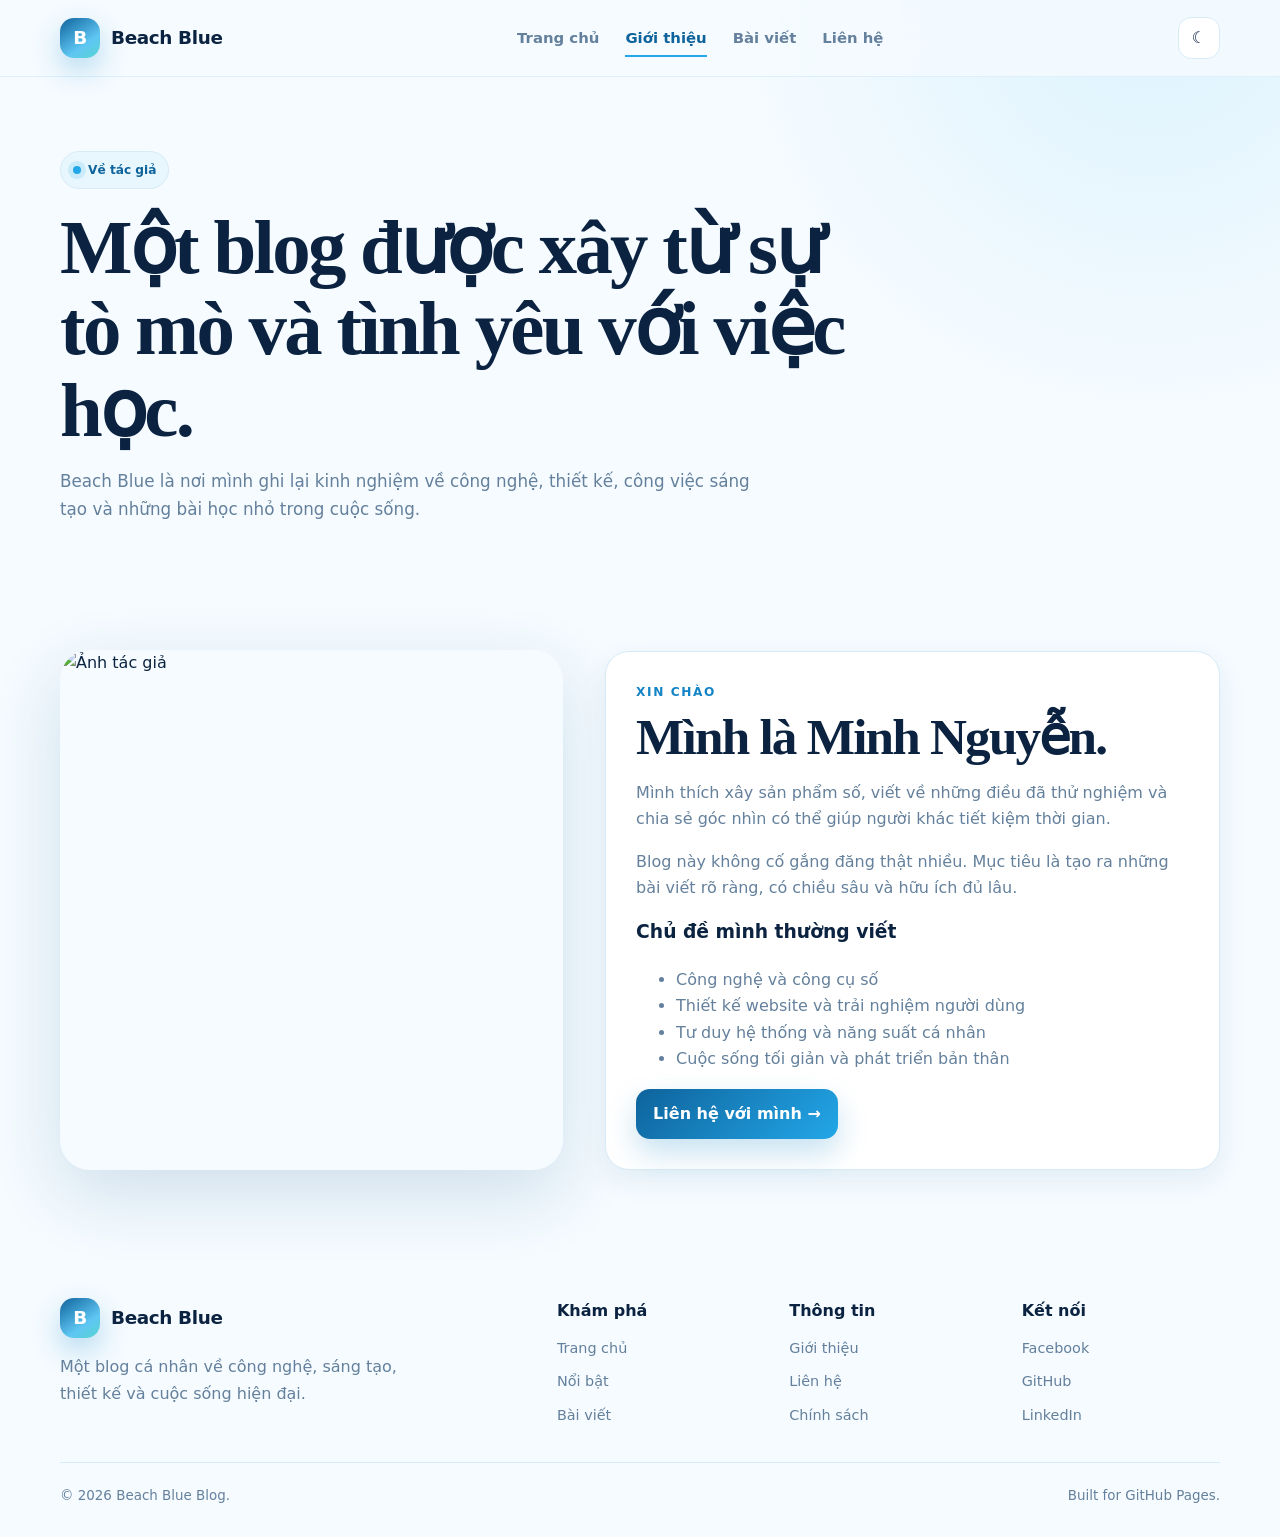
==== about.html @ 47ff4ac6 "Add files via upload" ====
<!DOCTYPE html>
<html lang="vi" data-theme="light">
<head>
  <meta charset="UTF-8">
  <meta name="viewport" content="width=device-width, initial-scale=1.0">
  <meta name="description" content="Giới thiệu tác giả Beach Blue Blog.">
  <title>Giới thiệu — Beach Blue Blog</title>
  <link rel="stylesheet" href="assets/css/style.css">
</head>
<body>

<header class="site-header">
  <div class="container">
    <nav class="navbar">
      <a class="brand" href="index.html"><span class="brand-mark">B</span><span>Beach Blue</span></a>
      <div class="nav-links">
        <a href="index.html">Trang chủ</a>
        <a class="active" href="about.html">Giới thiệu</a>
        <a href="index.html#articles">Bài viết</a>
        <a href="contact.html">Liên hệ</a>
      </div>
      <div class="nav-actions">
        <button class="icon-btn" data-theme-toggle aria-label="Đổi giao diện">☾</button>
        <button class="icon-btn menu-btn" data-menu-toggle aria-label="Mở menu">☰</button>
      </div>
    </nav>
    <div class="mobile-menu" data-mobile-menu>
      <a href="index.html">Trang chủ</a>
      <a href="about.html">Giới thiệu</a>
      <a href="index.html#articles">Bài viết</a>
      <a href="contact.html">Liên hệ</a>
    </div>
  </div>
</header>


<main>
  <section class="page-hero">
    <div class="container">
      <div class="eyebrow"><span class="dot"></span>Về tác giả</div>
      <h1 class="page-title">Một blog được xây từ sự tò mò và tình yêu với việc học.</h1>
      <p class="page-lead">Beach Blue là nơi mình ghi lại kinh nghiệm về công nghệ, thiết kế, công việc sáng tạo và những bài học nhỏ trong cuộc sống.</p>
    </div>
  </section>

  <section class="section">
    <div class="container split">
      <div class="portrait">
        <img src="https://picsum.photos/seed/beach-author/900/1100" alt="Ảnh tác giả">
      </div>
      <div class="info-panel">
        <div class="kicker">Xin chào</div>
        <h2>Mình là Minh Nguyễn.</h2>
        <p>Mình thích xây sản phẩm số, viết về những điều đã thử nghiệm và chia sẻ góc nhìn có thể giúp người khác tiết kiệm thời gian.</p>
        <p>Blog này không cố gắng đăng thật nhiều. Mục tiêu là tạo ra những bài viết rõ ràng, có chiều sâu và hữu ích đủ lâu.</p>
        <h3>Chủ đề mình thường viết</h3>
        <ul>
          <li>Công nghệ và công cụ số</li>
          <li>Thiết kế website và trải nghiệm người dùng</li>
          <li>Tư duy hệ thống và năng suất cá nhân</li>
          <li>Cuộc sống tối giản và phát triển bản thân</li>
        </ul>
        <a class="btn btn-primary" href="contact.html">Liên hệ với mình →</a>
      </div>
    </div>
  </section>
</main>


<footer class="site-footer">
  <div class="container">
    <div class="footer-grid">
      <div>
        <a class="brand" href="index.html"><span class="brand-mark">B</span><span>Beach Blue</span></a>
        <p class="footer-copy">Một blog cá nhân về công nghệ, sáng tạo, thiết kế và cuộc sống hiện đại.</p>
      </div>
      <div>
        <div class="footer-title">Khám phá</div>
        <div class="footer-links">
          <a href="index.html">Trang chủ</a>
          <a href="index.html#featured">Nổi bật</a>
          <a href="index.html#articles">Bài viết</a>
        </div>
      </div>
      <div>
        <div class="footer-title">Thông tin</div>
        <div class="footer-links">
          <a href="about.html">Giới thiệu</a>
          <a href="contact.html">Liên hệ</a>
          <a href="#">Chính sách</a>
        </div>
      </div>
      <div>
        <div class="footer-title">Kết nối</div>
        <div class="footer-links">
          <a href="#">Facebook</a>
          <a href="#">GitHub</a>
          <a href="#">LinkedIn</a>
        </div>
      </div>
    </div>
    <div class="footer-bottom">
      <span>© 2026 Beach Blue Blog.</span>
      <span>Built for GitHub Pages.</span>
    </div>
  </div>
</footer>

<script src="assets/js/main.js"></script>
</body>
</html>
---- assets/css/style.css ----
:root {
  --bg: #f5fbff;
  --surface: #ffffff;
  --surface-2: #eaf7ff;
  --text: #0b2340;
  --muted: #64809c;
  --line: #d7ebf7;

  --ocean-900: #083b66;
  --ocean-800: #0b4f82;
  --ocean-700: #0e639c;
  --ocean-600: #1384c5;
  --ocean-500: #23a7e8;
  --ocean-400: #5fc6f3;
  --ocean-300: #9fdef8;
  --aqua: #57d5d2;
  --sand: #fff6df;

  --primary: var(--ocean-700);
  --primary-2: var(--ocean-500);
  --accent: var(--aqua);

  --radius-sm: 14px;
  --radius-md: 20px;
  --radius-lg: 30px;
  --shadow-sm: 0 10px 28px rgba(11, 79, 130, 0.08);
  --shadow-lg: 0 24px 70px rgba(11, 79, 130, 0.16);
}

html[data-theme="dark"] {
  --bg: #061a2b;
  --surface: #0b263c;
  --surface-2: #10344f;
  --text: #eef9ff;
  --muted: #a4bfd1;
  --line: #1b4563;
  --sand: #183144;
  --shadow-sm: 0 10px 28px rgba(0, 0, 0, .18);
  --shadow-lg: 0 24px 70px rgba(0, 0, 0, .28);
}

* { box-sizing: border-box; }

html {
  scroll-behavior: smooth;
}

body {
  margin: 0;
  font-family: Inter, ui-sans-serif, system-ui, -apple-system, BlinkMacSystemFont, "Segoe UI", sans-serif;
  color: var(--text);
  background:
    radial-gradient(circle at 90% 0%, color-mix(in srgb, var(--ocean-300) 28%, transparent), transparent 26rem),
    var(--bg);
  line-height: 1.65;
  transition: background .25s ease, color .25s ease;
}

img {
  display: block;
  width: 100%;
  object-fit: cover;
}

a {
  color: inherit;
  text-decoration: none;
}

button, input, textarea {
  font: inherit;
}

button {
  cursor: pointer;
}

.container {
  width: min(1160px, calc(100% - 36px));
  margin-inline: auto;
}

/* Header */
.site-header {
  position: sticky;
  top: 0;
  z-index: 50;
  backdrop-filter: blur(18px);
  background: color-mix(in srgb, var(--bg) 86%, transparent);
  border-bottom: 1px solid color-mix(in srgb, var(--line) 76%, transparent);
}

.navbar {
  min-height: 76px;
  display: flex;
  align-items: center;
  justify-content: space-between;
  gap: 22px;
}

.brand {
  display: inline-flex;
  align-items: center;
  gap: 11px;
  font-size: 1.15rem;
  font-weight: 800;
  letter-spacing: -.02em;
}

.brand-mark {
  width: 40px;
  height: 40px;
  border-radius: 14px;
  display: grid;
  place-items: center;
  color: white;
  background: linear-gradient(145deg, var(--ocean-700), var(--ocean-400) 65%, var(--aqua));
  box-shadow: 0 12px 28px rgba(19, 132, 197, .28);
}

.nav-links {
  display: flex;
  align-items: center;
  gap: 26px;
  color: var(--muted);
  font-weight: 700;
  font-size: .93rem;
}

.nav-links a {
  position: relative;
}

.nav-links a::after {
  content: "";
  position: absolute;
  left: 0;
  right: 100%;
  bottom: -7px;
  height: 2px;
  background: var(--primary-2);
  transition: right .2s ease;
}

.nav-links a:hover,
.nav-links a.active {
  color: var(--primary);
}

.nav-links a:hover::after,
.nav-links a.active::after {
  right: 0;
}

.nav-actions {
  display: flex;
  align-items: center;
  gap: 10px;
}

.icon-btn {
  width: 42px;
  height: 42px;
  border-radius: 13px;
  border: 1px solid var(--line);
  background: var(--surface);
  color: var(--text);
  display: grid;
  place-items: center;
}

.menu-btn {
  display: none;
}

.mobile-menu {
  display: none;
  padding-bottom: 16px;
}

.mobile-menu.open {
  display: grid;
  gap: 8px;
}

.mobile-menu a {
  padding: 11px 0;
  border-bottom: 1px solid var(--line);
  color: var(--muted);
  font-weight: 700;
}

/* Shared */
.eyebrow,
.chip {
  display: inline-flex;
  align-items: center;
  gap: 7px;
  width: fit-content;
  border-radius: 999px;
  font-size: .76rem;
  font-weight: 800;
}

.eyebrow {
  padding: 8px 12px;
  color: var(--primary);
  background: color-mix(in srgb, var(--ocean-300) 25%, var(--surface));
  border: 1px solid var(--line);
}

.chip {
  padding: 6px 9px;
  color: var(--ocean-700);
  background: color-mix(in srgb, var(--ocean-300) 30%, var(--surface));
}

html[data-theme="dark"] .chip {
  color: #a9e8ff;
}

.dot {
  width: 8px;
  height: 8px;
  border-radius: 50%;
  background: var(--primary-2);
  box-shadow: 0 0 0 5px color-mix(in srgb, var(--primary-2) 15%, transparent);
}

.btn {
  border: 0;
  padding: 12px 17px;
  border-radius: 14px;
  display: inline-flex;
  align-items: center;
  justify-content: center;
  gap: 8px;
  font-weight: 800;
  transition: transform .2s ease, box-shadow .2s ease;
}

.btn:hover {
  transform: translateY(-2px);
}

.btn-primary {
  color: white;
  background: linear-gradient(135deg, var(--ocean-700), var(--ocean-500));
  box-shadow: 0 14px 30px rgba(19,132,197,.24);
}

.btn-secondary {
  color: var(--text);
  background: var(--surface);
  border: 1px solid var(--line);
}

.section {
  padding: 72px 0;
}

.section-head {
  display: flex;
  align-items: end;
  justify-content: space-between;
  gap: 28px;
  margin-bottom: 30px;
}

.kicker {
  margin-bottom: 8px;
  color: var(--ocean-600);
  font-size: .76rem;
  font-weight: 900;
  letter-spacing: .13em;
  text-transform: uppercase;
}

.section h2,
.page-title,
.hero-title,
.article-title {
  font-family: Georgia, "Times New Roman", serif;
  letter-spacing: -.035em;
  line-height: 1.06;
}

.section h2 {
  margin: 0;
  font-size: clamp(2rem, 4vw, 3.25rem);
}

.section-desc {
  max-width: 540px;
  margin: 0;
  color: var(--muted);
}

/* Hero */
.hero {
  padding: 78px 0 52px;
}

.hero-grid {
  display: grid;
  grid-template-columns: 1.03fr .97fr;
  align-items: center;
  gap: 54px;
}

.hero-title {
  margin: 20px 0 22px;
  font-size: clamp(3.2rem, 7vw, 6.3rem);
}

.gradient-text {
  background: linear-gradient(100deg, var(--ocean-800), var(--ocean-500), var(--aqua));
  -webkit-background-clip: text;
  color: transparent;
}

.hero-copy {
  max-width: 650px;
  margin-bottom: 28px;
  color: var(--muted);
  font-size: 1.06rem;
}

.hero-actions {
  display: flex;
  flex-wrap: wrap;
  gap: 12px;
}

.hero-visual {
  position: relative;
}

.hero-card {
  position: relative;
  min-height: 510px;
  overflow: hidden;
  border-radius: 36px;
  box-shadow: var(--shadow-lg);
}

.hero-card img {
  height: 510px;
}

.hero-overlay {
  position: absolute;
  inset: 0;
  background: linear-gradient(to top, rgba(5, 37, 62, .88), rgba(5, 37, 62, .05) 66%);
}

.hero-card-content {
  position: absolute;
  inset-inline: 28px;
  bottom: 27px;
  color: white;
}

.hero-card-content h3 {
  margin: 12px 0 8px;
  font-family: Georgia, "Times New Roman", serif;
  font-size: 2rem;
  line-height: 1.12;
}

.hero-card .chip {
  background: rgba(255,255,255,.18);
  color: white;
  backdrop-filter: blur(10px);
}

.meta {
  color: var(--muted);
  font-size: .82rem;
}

.hero-card .meta {
  color: rgba(255,255,255,.78);
}

.float-card {
  position: absolute;
  top: 38px;
  right: -18px;
  width: 185px;
  padding: 18px;
  border-radius: 20px;
  border: 1px solid var(--line);
  background: var(--surface);
  box-shadow: var(--shadow-sm);
}

.float-card strong {
  display: block;
  margin: 3px 0;
  font-size: 1.5rem;
  color: var(--primary);
}

.float-card span {
  color: var(--muted);
  font-size: .8rem;
}

/* Cards */
.feature-grid {
  display: grid;
  grid-template-columns: 1.15fr .85fr;
  gap: 22px;
}

.card {
  overflow: hidden;
  border: 1px solid var(--line);
  border-radius: var(--radius-md);
  background: var(--surface);
  box-shadow: var(--shadow-sm);
}

.card-body {
  padding: 22px;
}

.feature-main img {
  height: 360px;
}

.card h3 {
  margin: 11px 0 10px;
  font-family: Georgia, "Times New Roman", serif;
  line-height: 1.18;
}

.feature-main h3 {
  font-size: 1.8rem;
}

.card p {
  color: var(--muted);
}

.card-meta {
  display: flex;
  justify-content: space-between;
  gap: 16px;
  margin-top: 18px;
  color: var(--muted);
  font-size: .8rem;
}

.feature-stack {
  display: grid;
  gap: 22px;
}

.feature-small {
  display: grid;
  grid-template-columns: 180px 1fr;
  min-height: 180px;
}

.feature-small img {
  height: 100%;
}

.feature-small .card-body {
  padding: 18px;
}

.feature-small h3 {
  font-size: 1.22rem;
}

.category-row {
  display: flex;
  flex-wrap: wrap;
  gap: 10px;
  margin-bottom: 28px;
}

.category-btn {
  border: 1px solid var(--line);
  background: var(--surface);
  color: var(--muted);
  padding: 9px 13px;
  border-radius: 999px;
  font-weight: 800;
  font-size: .82rem;
}

.category-btn:hover,
.category-btn.active {
  background: var(--ocean-800);
  color: white;
  border-color: var(--ocean-800);
}

.posts-grid {
  display: grid;
  grid-template-columns: repeat(3, 1fr);
  gap: 22px;
}

.post-card {
  transition: transform .2s ease, box-shadow .2s ease;
}

.post-card:hover {
  transform: translateY(-5px);
  box-shadow: var(--shadow-lg);
}

.post-card img {
  height: 225px;
}

.post-card h3 {
  font-size: 1.34rem;
}

.read-more {
  display: inline-flex;
  margin-top: 2px;
  color: var(--primary);
  font-size: .88rem;
  font-weight: 800;
}

/* CTA */
.cta-panel {
  position: relative;
  overflow: hidden;
  border-radius: var(--radius-lg);
  padding: 52px;
  color: white;
  background:
    radial-gradient(circle at 10% 20%, rgba(255,255,255,.22), transparent 30%),
    linear-gradient(135deg, var(--ocean-800), var(--ocean-500) 56%, var(--aqua));
  box-shadow: var(--shadow-lg);
}

.cta-grid {
  display: grid;
  grid-template-columns: 1fr .9fr;
  align-items: center;
  gap: 42px;
}

.cta-panel h2 {
  color: white;
  margin-bottom: 14px;
}

.cta-panel p {
  color: rgba(255,255,255,.82);
  margin: 0;
}

.subscribe-form {
  display: flex;
  gap: 8px;
  padding: 8px;
  background: rgba(255,255,255,.14);
  border: 1px solid rgba(255,255,255,.24);
  border-radius: 16px;
  backdrop-filter: blur(12px);
}

.subscribe-form input {
  flex: 1;
  min-width: 0;
  border: 0;
  outline: 0;
  background: transparent;
  color: white;
  padding: 11px 12px;
}

.subscribe-form input::placeholder {
  color: rgba(255,255,255,.7);
}

.subscribe-form button {
  border: 0;
  border-radius: 12px;
  background: white;
  color: var(--ocean-800);
  padding: 11px 16px;
  font-weight: 900;
}

/* Inner pages */
.page-hero {
  padding: 74px 0 38px;
}

.page-title {
  max-width: 800px;
  margin: 18px 0 16px;
  font-size: clamp(3rem, 6vw, 5.4rem);
}

.page-lead {
  max-width: 720px;
  color: var(--muted);
  font-size: 1.05rem;
}

.split {
  display: grid;
  grid-template-columns: .9fr 1.1fr;
  gap: 42px;
  align-items: center;
}

.portrait {
  overflow: hidden;
  border-radius: 30px;
  box-shadow: var(--shadow-lg);
}

.portrait img {
  min-height: 520px;
}

.info-panel {
  padding: 30px;
  border: 1px solid var(--line);
  border-radius: 24px;
  background: var(--surface);
  box-shadow: var(--shadow-sm);
}

.info-panel h3 {
  margin-top: 0;
}

.info-panel p,
.info-panel li {
  color: var(--muted);
}

.contact-grid {
  display: grid;
  grid-template-columns: .8fr 1.2fr;
  gap: 26px;
}

.contact-card,
.contact-form {
  border: 1px solid var(--line);
  border-radius: 24px;
  background: var(--surface);
  padding: 26px;
  box-shadow: var(--shadow-sm);
}

.contact-list {
  display: grid;
  gap: 16px;
  color: var(--muted);
}

.form-row {
  display: grid;
  gap: 8px;
  margin-bottom: 15px;
}

.form-row label {
  font-size: .86rem;
  font-weight: 800;
}

.form-row input,
.form-row textarea {
  width: 100%;
  border: 1px solid var(--line);
  border-radius: 13px;
  background: var(--bg);
  color: var(--text);
  padding: 12px 13px;
  outline: none;
}

.form-row input:focus,
.form-row textarea:focus {
  border-color: var(--ocean-400);
  box-shadow: 0 0 0 4px color-mix(in srgb, var(--ocean-300) 28%, transparent);
}

.form-row textarea {
  min-height: 150px;
  resize: vertical;
}

/* Article */
.article-wrap {
  width: min(820px, calc(100% - 36px));
  margin-inline: auto;
  padding: 72px 0;
}

.article-header {
  text-align: center;
}

.article-header .eyebrow {
  margin-inline: auto;
}

.article-title {
  margin: 18px auto 16px;
  font-size: clamp(2.7rem, 6vw, 5rem);
}

.article-subtitle {
  color: var(--muted);
  font-size: 1.05rem;
}

.article-cover {
  margin: 34px 0;
  overflow: hidden;
  border-radius: 28px;
  box-shadow: var(--shadow-lg);
}

.article-cover img {
  height: 470px;
}

.article-content {
  font-size: 1.04rem;
}

.article-content h2,
.article-content h3 {
  margin-top: 2.2em;
  font-family: Georgia, "Times New Roman", serif;
  line-height: 1.2;
}

.article-content p,
.article-content li {
  color: color-mix(in srgb, var(--text) 88%, var(--muted));
}

.article-content blockquote {
  margin: 2rem 0;
  padding: 20px 22px;
  border-left: 4px solid var(--primary-2);
  border-radius: 0 16px 16px 0;
  background: var(--surface-2);
  color: var(--text);
}

/* Footer */
.site-footer {
  padding: 56px 0 30px;
}

.footer-grid {
  display: grid;
  grid-template-columns: 1.4fr repeat(3, .6fr);
  gap: 34px;
  padding-bottom: 34px;
  border-bottom: 1px solid var(--line);
}

.footer-copy {
  max-width: 360px;
  color: var(--muted);
}

.footer-title {
  margin-bottom: 12px;
  font-weight: 900;
}

.footer-links {
  display: grid;
  gap: 10px;
  color: var(--muted);
  font-size: .9rem;
}

.footer-bottom {
  display: flex;
  justify-content: space-between;
  gap: 16px;
  flex-wrap: wrap;
  padding-top: 22px;
  color: var(--muted);
  font-size: .84rem;
}

@media (max-width: 980px) {
  .hero-grid,
  .feature-grid,
  .cta-grid,
  .split,
  .contact-grid {
    grid-template-columns: 1fr;
  }

  .posts-grid {
    grid-template-columns: repeat(2, 1fr);
  }

  .footer-grid {
    grid-template-columns: repeat(2, 1fr);
  }

  .hero-card,
  .hero-card img {
    min-height: 430px;
    height: 430px;
  }

  .float-card {
    right: 16px;
  }
}

@media (max-width: 720px) {
  .nav-links {
    display: none;
  }

  .menu-btn {
    display: grid;
  }

  .hero {
    padding-top: 44px;
  }

  .hero-title {
    font-size: clamp(3rem, 14vw, 4.7rem);
  }

  .hero-card,
  .hero-card img {
    min-height: 380px;
    height: 380px;
  }

  .float-card {
    display: none;
  }

  .section {
    padding: 52px 0;
  }

  .section-head {
    align-items: flex-start;
    flex-direction: column;
  }

  .feature-small {
    grid-template-columns: 130px 1fr;
  }

  .posts-grid {
    grid-template-columns: 1fr;
  }

  .post-card img {
    height: 250px;
  }

  .cta-panel {
    padding: 34px 24px;
  }

  .subscribe-form {
    flex-direction: column;
  }

  .footer-grid {
    grid-template-columns: 1fr;
  }

  .article-cover img {
    height: 320px;
  }
}
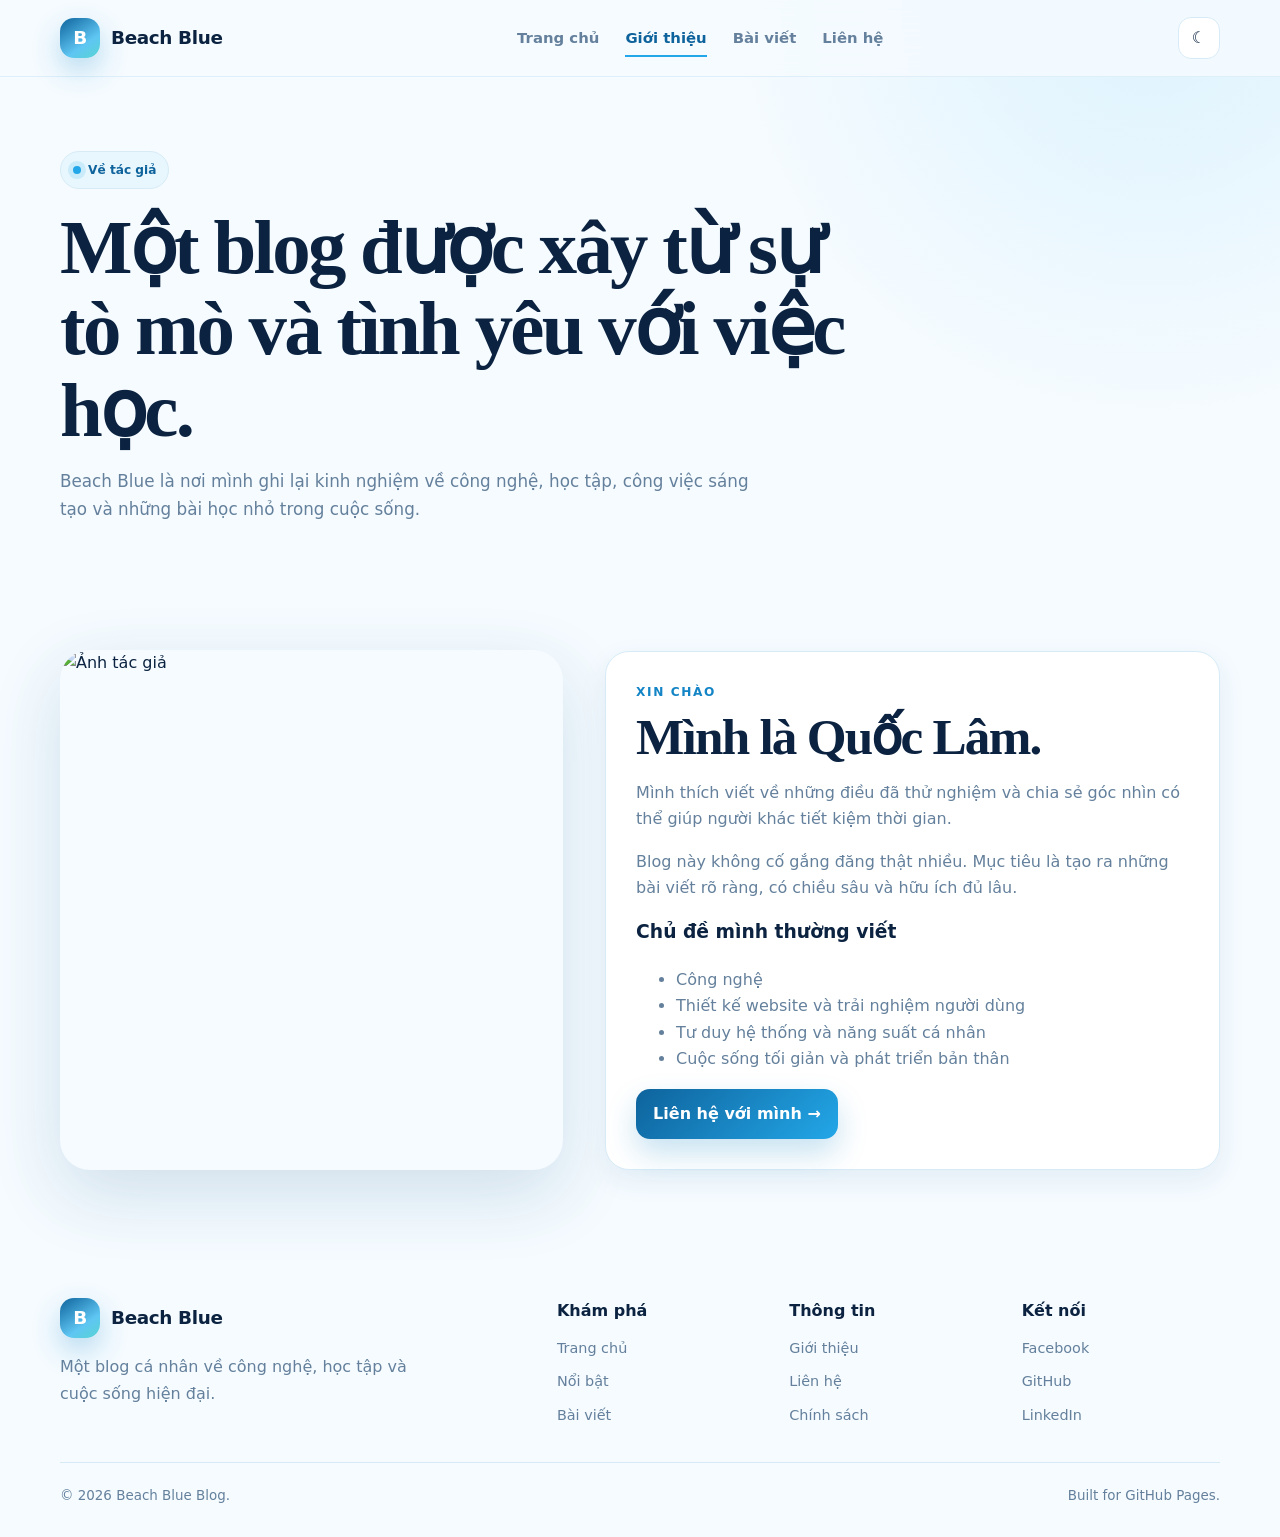
==== commit 27df1fad: "Update about.html" ====
--- a/about.html
+++ b/about.html
@@ -39,7 +39,7 @@
     <div class="container">
       <div class="eyebrow"><span class="dot"></span>Về tác giả</div>
       <h1 class="page-title">Một blog được xây từ sự tò mò và tình yêu với việc học.</h1>
-      <p class="page-lead">Beach Blue là nơi mình ghi lại kinh nghiệm về công nghệ, thiết kế, công việc sáng tạo và những bài học nhỏ trong cuộc sống.</p>
+      <p class="page-lead">Beach Blue là nơi mình ghi lại kinh nghiệm về công nghệ, học tập, công việc sáng tạo và những bài học nhỏ trong cuộc sống.</p>
     </div>
   </section>
 
@@ -50,12 +50,12 @@
       </div>
       <div class="info-panel">
         <div class="kicker">Xin chào</div>
-        <h2>Mình là Minh Nguyễn.</h2>
-        <p>Mình thích xây sản phẩm số, viết về những điều đã thử nghiệm và chia sẻ góc nhìn có thể giúp người khác tiết kiệm thời gian.</p>
+        <h2>Mình là Quốc Lâm.</h2>
+        <p>Mình thích viết về những điều đã thử nghiệm và chia sẻ góc nhìn có thể giúp người khác tiết kiệm thời gian.</p>
         <p>Blog này không cố gắng đăng thật nhiều. Mục tiêu là tạo ra những bài viết rõ ràng, có chiều sâu và hữu ích đủ lâu.</p>
         <h3>Chủ đề mình thường viết</h3>
         <ul>
-          <li>Công nghệ và công cụ số</li>
+          <li>Công nghệ</li>
           <li>Thiết kế website và trải nghiệm người dùng</li>
           <li>Tư duy hệ thống và năng suất cá nhân</li>
           <li>Cuộc sống tối giản và phát triển bản thân</li>
@@ -72,7 +72,7 @@
     <div class="footer-grid">
       <div>
         <a class="brand" href="index.html"><span class="brand-mark">B</span><span>Beach Blue</span></a>
-        <p class="footer-copy">Một blog cá nhân về công nghệ, sáng tạo, thiết kế và cuộc sống hiện đại.</p>
+        <p class="footer-copy">Một blog cá nhân về công nghệ, học tập và cuộc sống hiện đại.</p>
       </div>
       <div>
         <div class="footer-title">Khám phá</div>
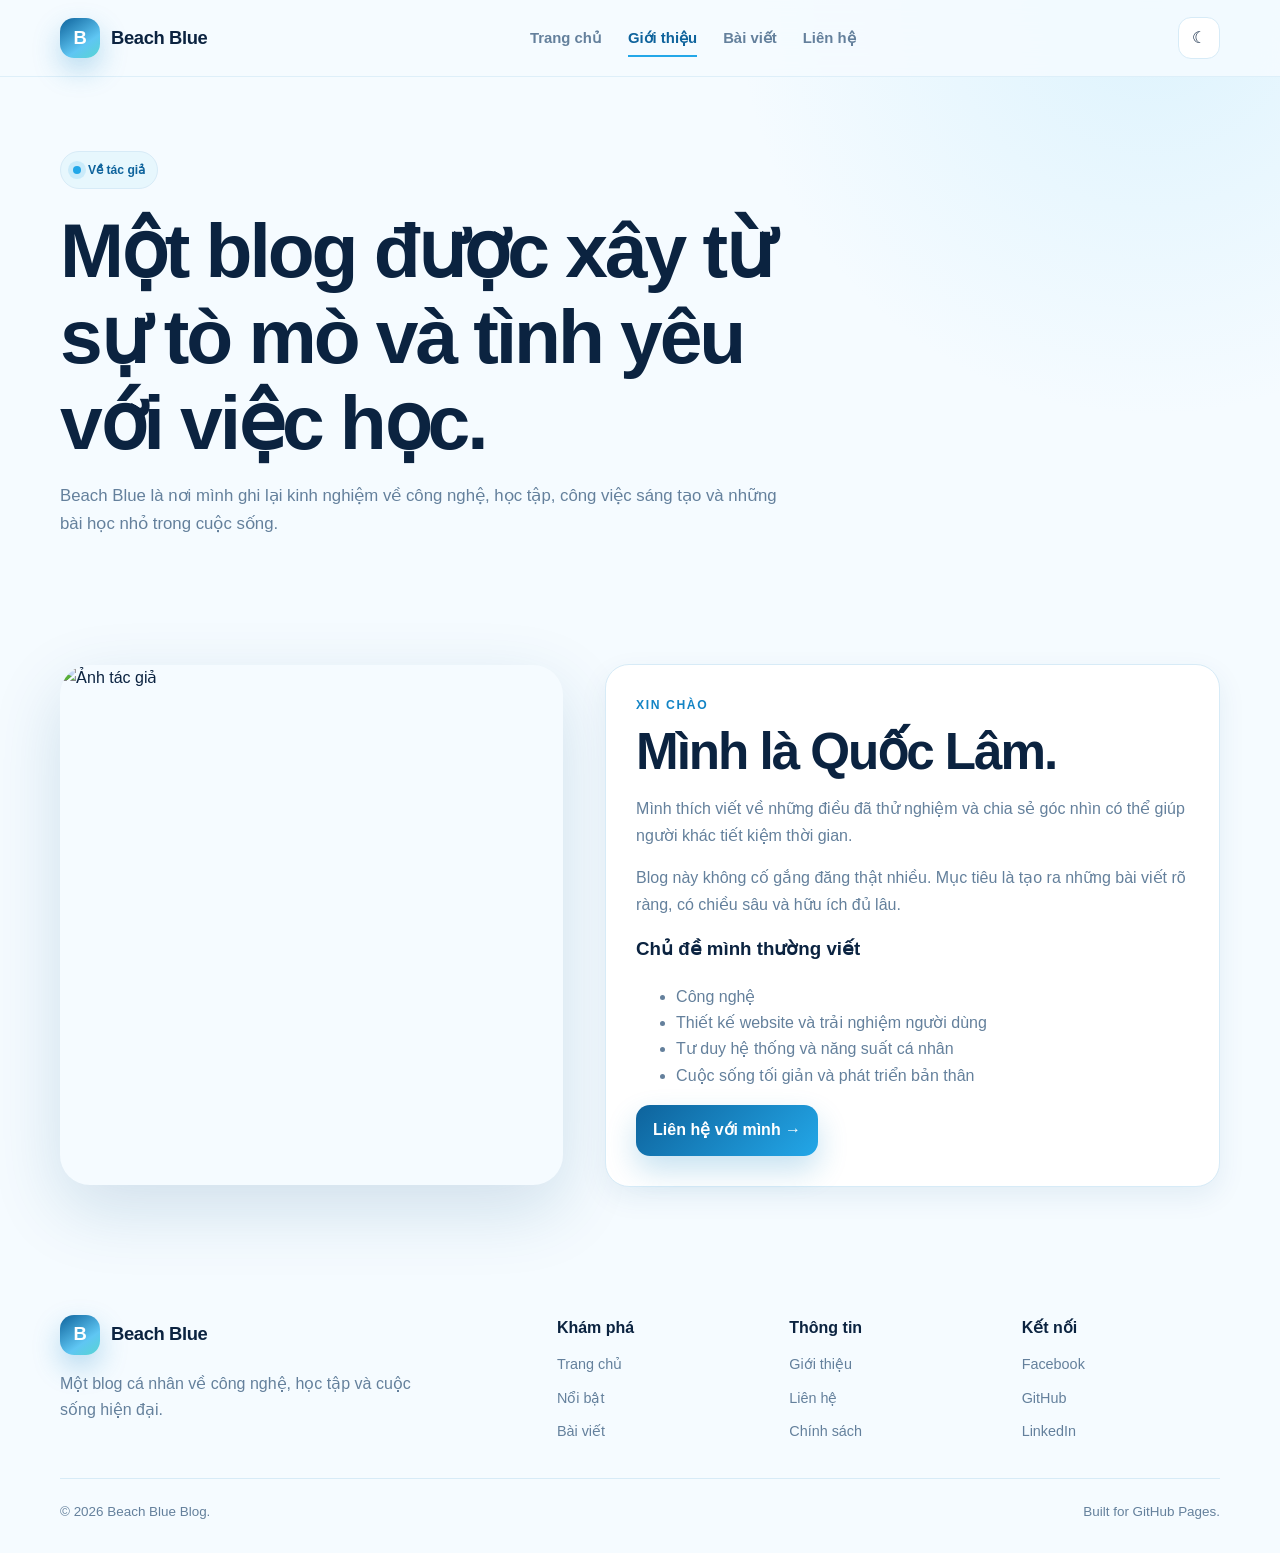
==== commit abd292ea: "Update about.html" ====
--- a/about.html
+++ b/about.html
@@ -46,7 +46,7 @@
   <section class="section">
     <div class="container split">
       <div class="portrait">
-        <img src="https://picsum.photos/seed/beach-author/900/1100" alt="Ảnh tác giả">
+        <img src="https://photos.google.com/u/1/album/AF1QipNVbDKaRMrlPhccAqHCBvOAUYC3ybv8EwUNyJoO/photo/AF1QipNrW8OpJfe_CUGe427-zd778yCypIh8pLMO6xil" alt="Ảnh tác giả">
       </div>
       <div class="info-panel">
         <div class="kicker">Xin chào</div>
--- a/assets/css/style.css
+++ b/assets/css/style.css
@@ -48,7 +48,7 @@
 
 body {
   margin: 0;
-  font-family: Inter, ui-sans-serif, system-ui, -apple-system, BlinkMacSystemFont, "Segoe UI", sans-serif;
+  font-family: "Be Vietnam Pro", sans-serif;
   color: var(--text);
   background:
     radial-gradient(circle at 90% 0%, color-mix(in srgb, var(--ocean-300) 28%, transparent), transparent 26rem),
@@ -281,11 +281,11 @@
 .page-title,
 .hero-title,
 .article-title {
-  font-family: Georgia, "Times New Roman", serif;
-  letter-spacing: -.035em;
-  line-height: 1.06;
-}
-
+  font-family: "Be Vietnam Pro", sans-serif;
+  font-weight: 800;
+  letter-spacing: -0.04em;
+  line-height: 1.12;
+}
 .section h2 {
   margin: 0;
   font-size: clamp(2rem, 4vw, 3.25rem);
@@ -364,7 +364,7 @@
 
 .hero-card-content h3 {
   margin: 12px 0 8px;
-  font-family: Georgia, "Times New Roman", serif;
+  font-family: "Be Vietnam Pro", sans-serif;
   font-size: 2rem;
   line-height: 1.12;
 }
@@ -433,7 +433,7 @@
 
 .card h3 {
   margin: 11px 0 10px;
-  font-family: Georgia, "Times New Roman", serif;
+  font-family: "Be Vietnam Pro", sans-serif;
   line-height: 1.18;
 }
 
@@ -743,7 +743,7 @@
 .article-content h2,
 .article-content h3 {
   margin-top: 2.2em;
-  font-family: Georgia, "Times New Roman", serif;
+  font-family: "Be Vietnam Pro", sans-serif;
   line-height: 1.2;
 }
 
